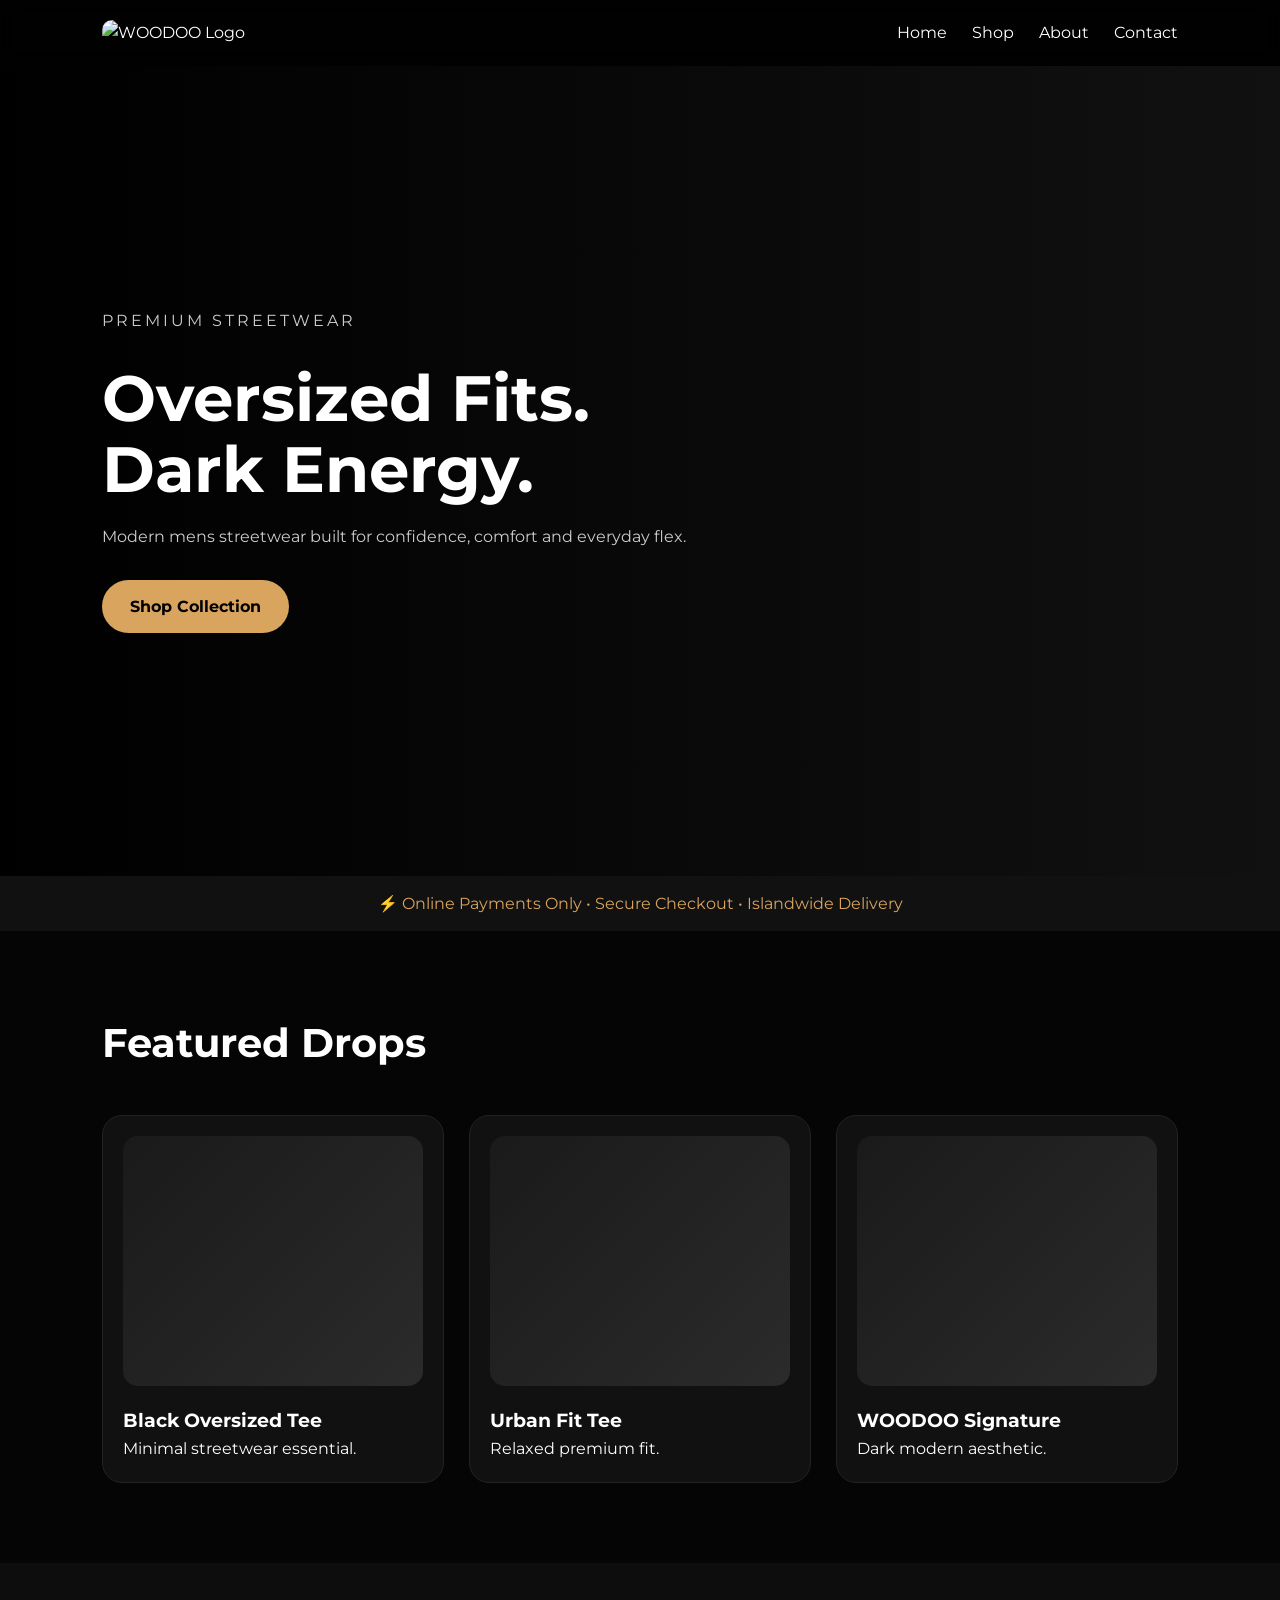
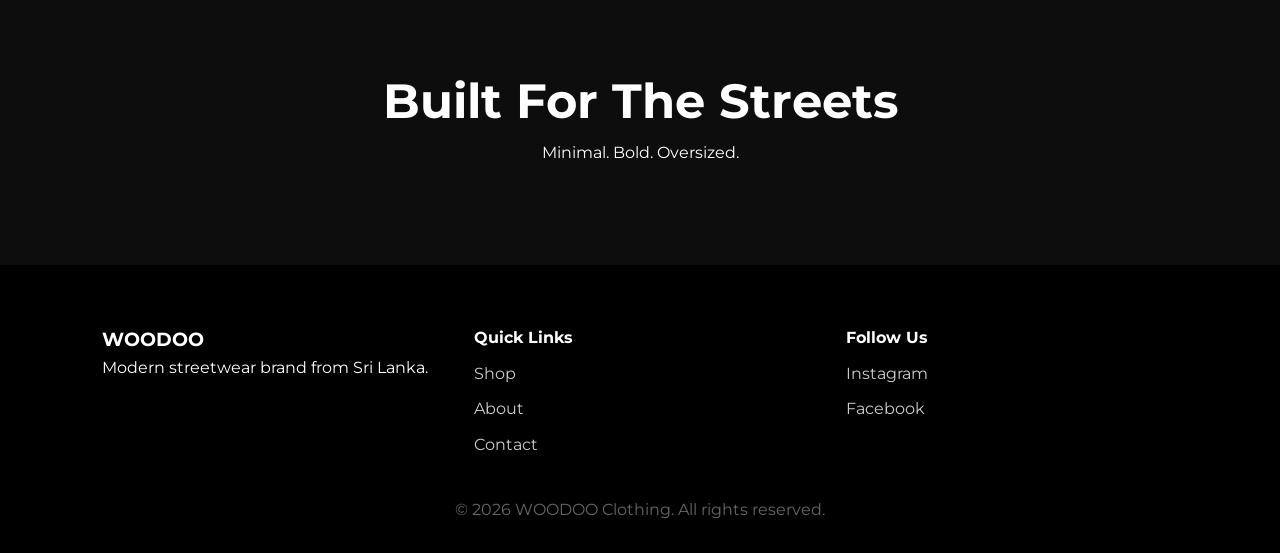
==== index.html @ 7b4ce1a3 "Add files via upload" ====
<!DOCTYPE html>
<html lang="en">
<head>
  <meta charset="UTF-8" />
  <meta name="viewport" content="width=device-width, initial-scale=1.0"/>
  <title>WOODOO Clothing</title>
  <link rel="stylesheet" href="style.css"/>
  <link rel="preconnect" href="https://fonts.googleapis.com">
  <link href="https://fonts.googleapis.com/css2?family=Montserrat:wght@300;400;600;700;800&display=swap" rel="stylesheet">
</head>
<body>
  <header>
    <nav class="navbar">
      <div class="logo">
        <img src="assets/woodoo-logo.jpeg" alt="WOODOO Logo">
      </div>
      <ul class="nav-links">
        <li><a href="index.html">Home</a></li>
        <li><a href="shop.html">Shop</a></li>
        <li><a href="about.html">About</a></li>
        <li><a href="contact.html">Contact</a></li>
      </ul>
    </nav>

    <section class="hero">
      <div class="hero-content">
        <p class="tag">PREMIUM STREETWEAR</p>
        <h1>Oversized Fits.<br>Dark Energy.</h1>
        <p>Modern mens streetwear built for confidence, comfort and everyday flex.</p>
        <a href="shop.html" class="btn">Shop Collection</a>
      </div>
    </section>
  </header>

  <section class="announcement">
    <p>⚡ Online Payments Only • Secure Checkout • Islandwide Delivery</p>
  </section>

  <section class="featured">
    <h2>Featured Drops</h2>
    <div class="product-grid">
      <div class="card">
        <div class="product-img"></div>
        <h3>Black Oversized Tee</h3>
        <p>Minimal streetwear essential.</p>
      </div>

      <div class="card">
        <div class="product-img"></div>
        <h3>Urban Fit Tee</h3>
        <p>Relaxed premium fit.</p>
      </div>

      <div class="card">
        <div class="product-img"></div>
        <h3>WOODOO Signature</h3>
        <p>Dark modern aesthetic.</p>
      </div>
    </div>
  </section>

  <section class="banner">
    <div class="banner-content">
      <h2>Built For The Streets</h2>
      <p>Minimal. Bold. Oversized.</p>
    </div>
  </section>

  <footer>
    <div class="footer-grid">
      <div>
        <h3>WOODOO</h3>
        <p>Modern streetwear brand from Sri Lanka.</p>
      </div>

      <div>
        <h4>Quick Links</h4>
        <a href="shop.html">Shop</a>
        <a href="about.html">About</a>
        <a href="contact.html">Contact</a>
      </div>

      <div>
        <h4>Follow Us</h4>
        <a href="https://www.instagram.com/woodoo__clothing?igsh=bDZqbjYyZXpsb3lk&utm_source=qr" target="_blank">Instagram</a>
        <a href="https://www.facebook.com/share/1Cc35RNBDD/?mibextid=wwXIfr" target="_blank">Facebook</a>
      </div>
    </div>

    <p class="copyright">© 2026 WOODOO Clothing. All rights reserved.</p>
  </footer>

  <script src="app.js"></script>
</body>
</html>
---- style.css ----
*{
  margin:0;
  padding:0;
  box-sizing:border-box;
}

body{
  font-family:'Montserrat',sans-serif;
  background:#050505;
  color:white;
  line-height:1.6;
}

.navbar{
  display:flex;
  justify-content:space-between;
  align-items:center;
  padding:20px 8%;
  position:sticky;
  top:0;
  background:rgba(0,0,0,0.8);
  backdrop-filter:blur(10px);
  z-index:100;
}

.logo img{
  width:140px;
  border-radius:10px;
}

.nav-links{
  display:flex;
  gap:25px;
  list-style:none;
}

.nav-links a{
  text-decoration:none;
  color:white;
  transition:0.3s;
}

.nav-links a:hover{
  color:#d9a45e;
}

.hero{
  min-height:90vh;
  display:flex;
  align-items:center;
  padding:0 8%;
  background:linear-gradient(to right,#000000,#111111);
}

.hero-content{
  max-width:600px;
}

.tag{
  color:#d9a45e;
  letter-spacing:3px;
  margin-bottom:15px;
}

.hero h1{
  font-size:4rem;
  margin-bottom:20px;
  line-height:1.1;
}

.hero p{
  color:#ccc;
  margin-bottom:30px;
}

.btn{
  display:inline-block;
  padding:14px 28px;
  background:#d9a45e;
  color:black;
  text-decoration:none;
  border:none;
  border-radius:50px;
  font-weight:700;
  cursor:pointer;
  transition:0.3s;
}

.btn:hover{
  transform:translateY(-3px);
}

.announcement{
  text-align:center;
  padding:15px;
  background:#111;
  color:#d9a45e;
}

.featured{
  padding:80px 8%;
}

.featured h2,
.page-hero h1{
  font-size:2.5rem;
  margin-bottom:40px;
}

.product-grid{
  display:grid;
  grid-template-columns:repeat(auto-fit,minmax(250px,1fr));
  gap:25px;
}

.card{
  background:#111;
  border:1px solid #222;
  border-radius:20px;
  padding:20px;
  transition:0.3s;
}

.card:hover{
  transform:translateY(-8px);
  border-color:#d9a45e;
}

.product-img{
  height:250px;
  border-radius:15px;
  background:linear-gradient(135deg,#1a1a1a,#2b2b2b);
  margin-bottom:20px;
}

.banner{
  padding:100px 8%;
  background:#0d0d0d;
  text-align:center;
}

.banner h2{
  font-size:3rem;
}

footer{
  padding:60px 8% 30px;
  background:#000;
}

.footer-grid{
  display:grid;
  grid-template-columns:repeat(auto-fit,minmax(200px,1fr));
  gap:40px;
  margin-bottom:40px;
}

.footer-grid a{
  display:block;
  color:#ccc;
  text-decoration:none;
  margin-top:10px;
}

.footer-grid a:hover{
  color:#d9a45e;
}

.copyright{
  text-align:center;
  color:#666;
}

.page-hero{
  padding:100px 8%;
  text-align:center;
}

.content-section{
  padding:0 8% 80px;
  max-width:800px;
  margin:auto;
  text-align:center;
}

.social-link{
  display:inline-block;
  margin:10px;
  padding:12px 20px;
  border:1px solid #d9a45e;
  border-radius:50px;
  color:white;
  text-decoration:none;
}

.small-btn{
  margin-top:15px;
  width:100%;
}

@media(max-width:768px){
  .hero h1{
    font-size:2.8rem;
  }

  .navbar{
    flex-direction:column;
    gap:20px;
  }

  .nav-links{
    flex-wrap:wrap;
    justify-content:center;
  }
}
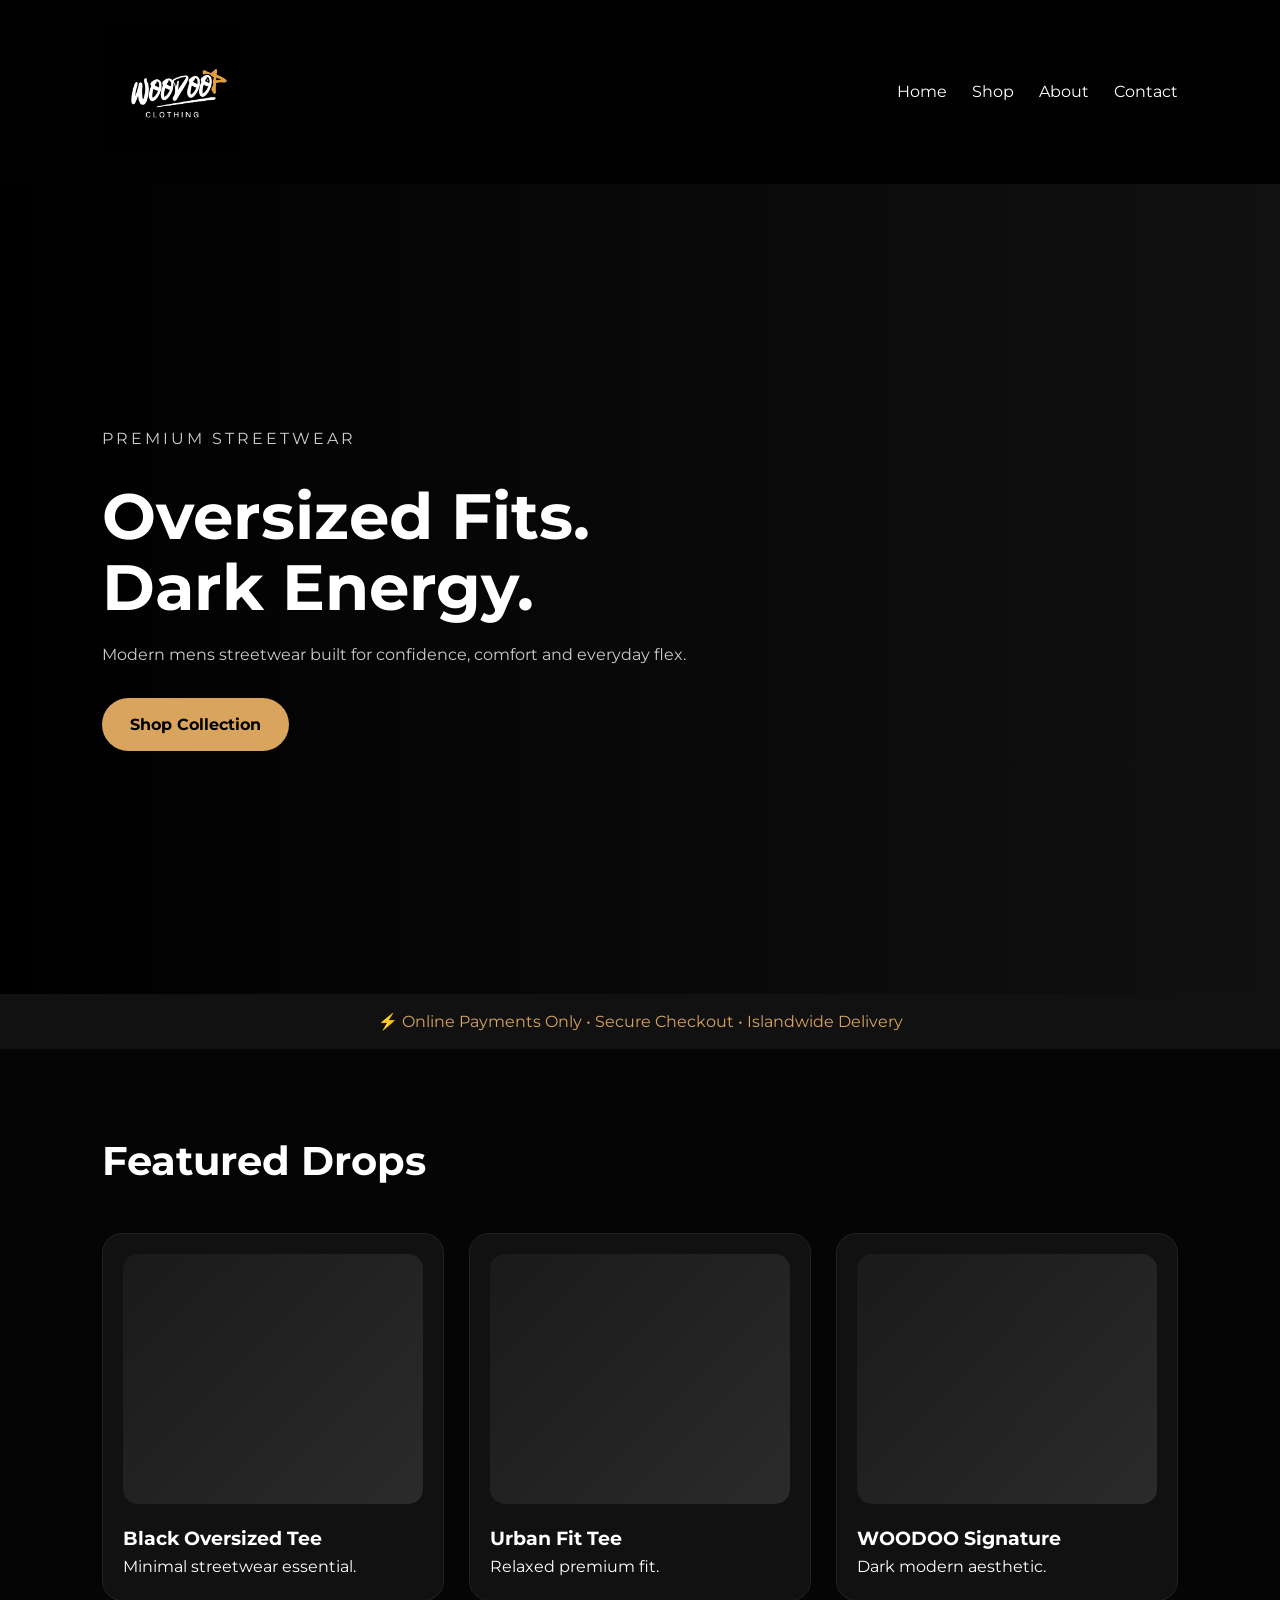
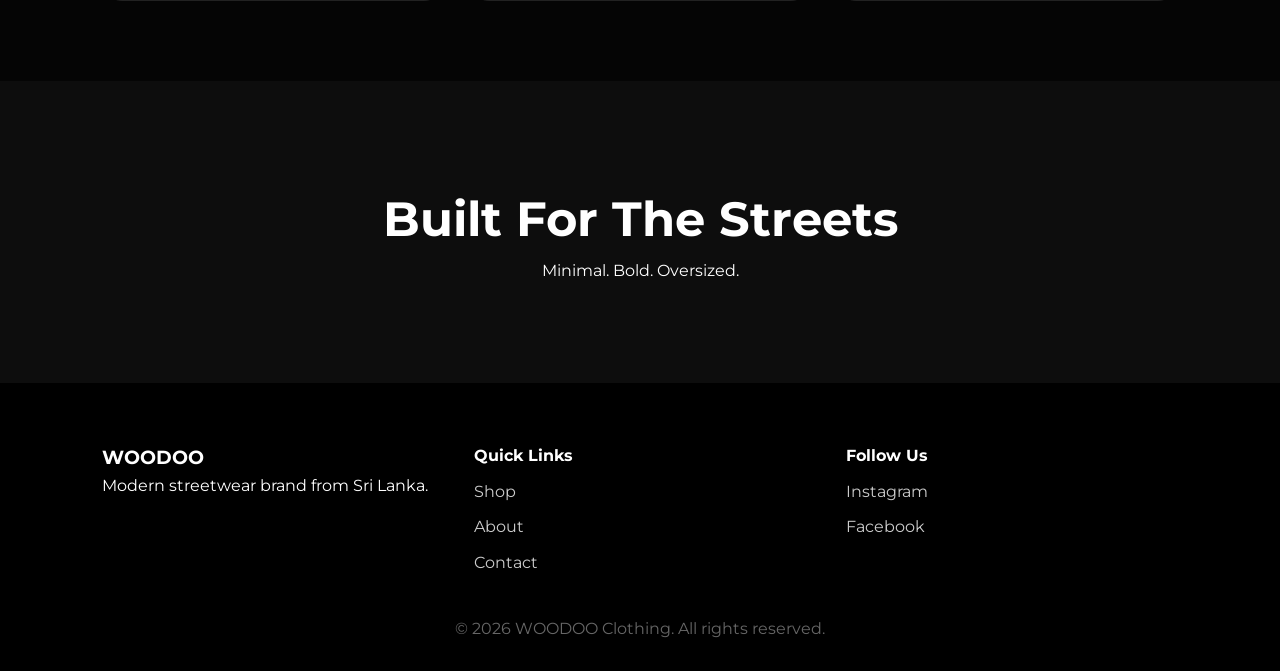
==== commit 412ab41b: "Update index.html" ====
--- a/index.html
+++ b/index.html
@@ -13,7 +13,7 @@
   <header>
     <nav class="navbar">
       <div class="logo">
-        <img src="assets/woodoo-logo.jpeg" alt="WOODOO Logo">
+         <img src="woodoo-logo.jpeg" alt="WOODOO Logo">
       </div>
       <ul class="nav-links">
         <li><a href="index.html">Home</a></li>
